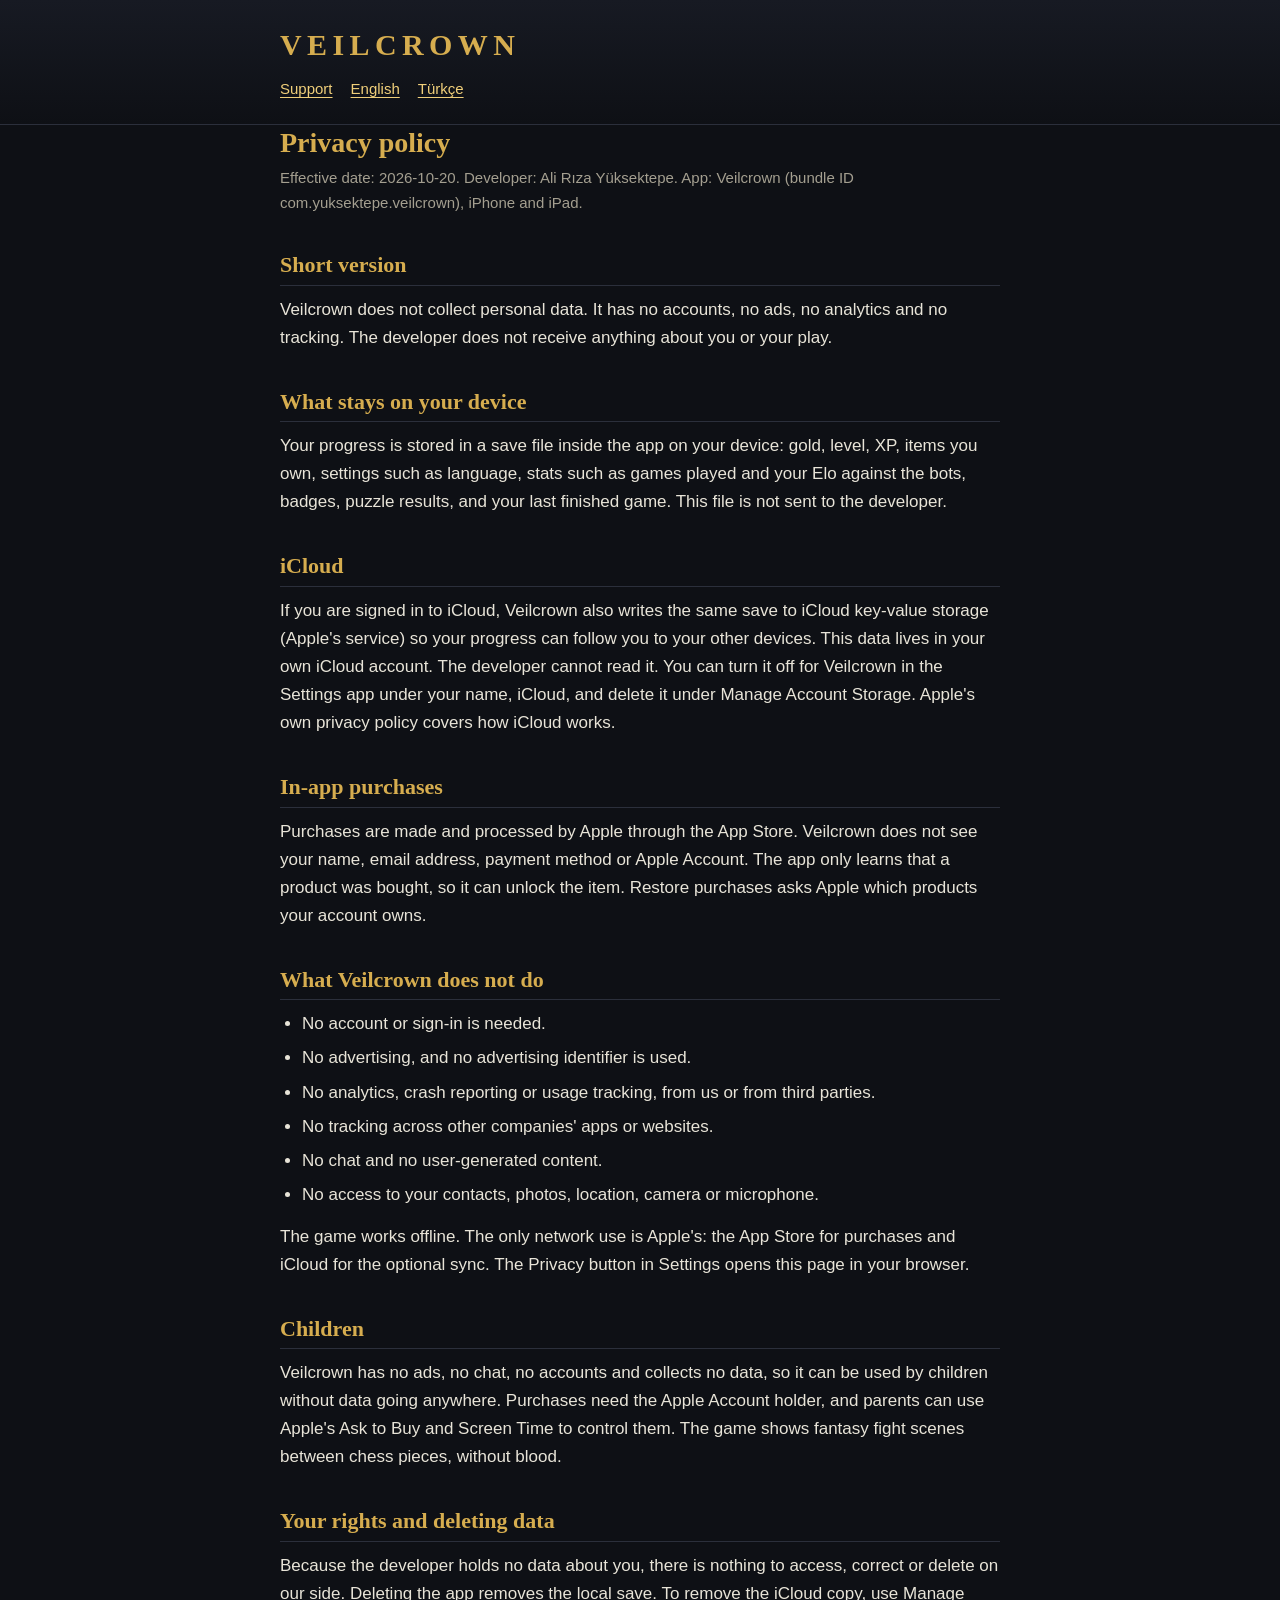
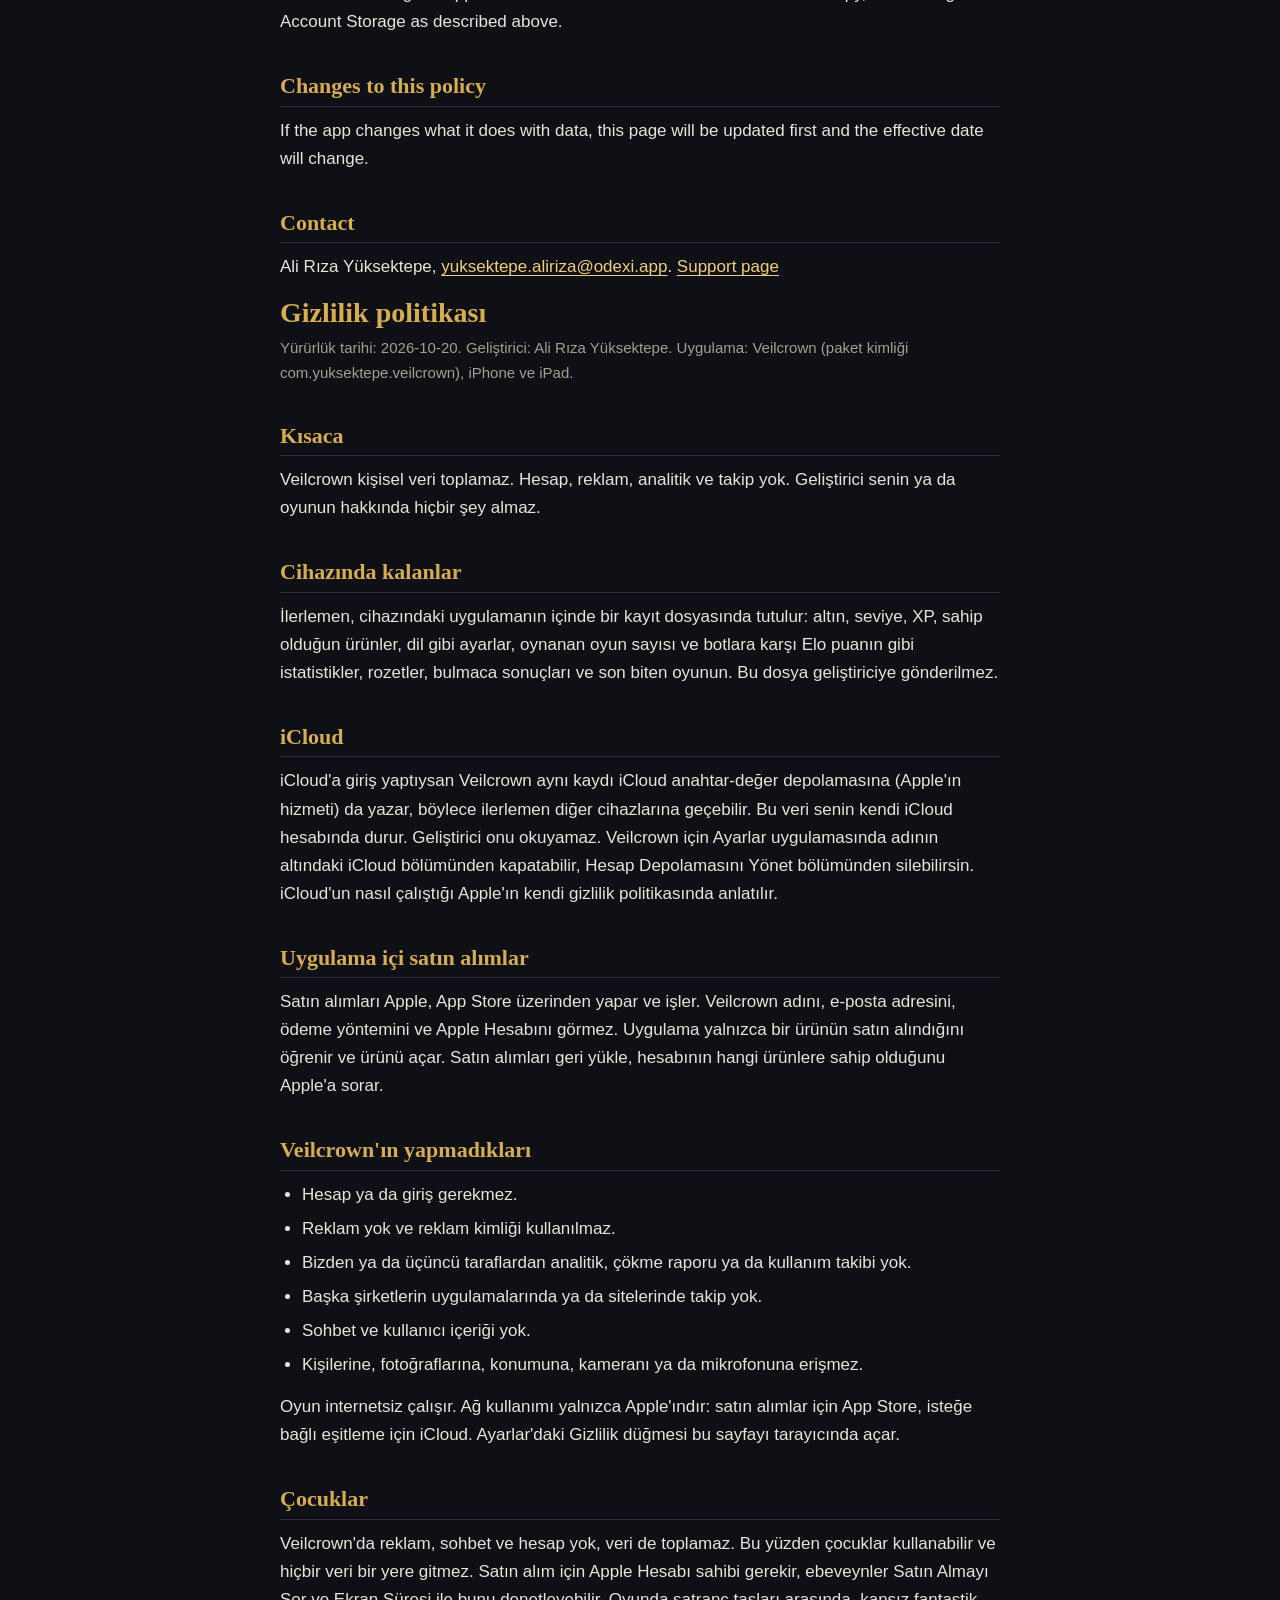
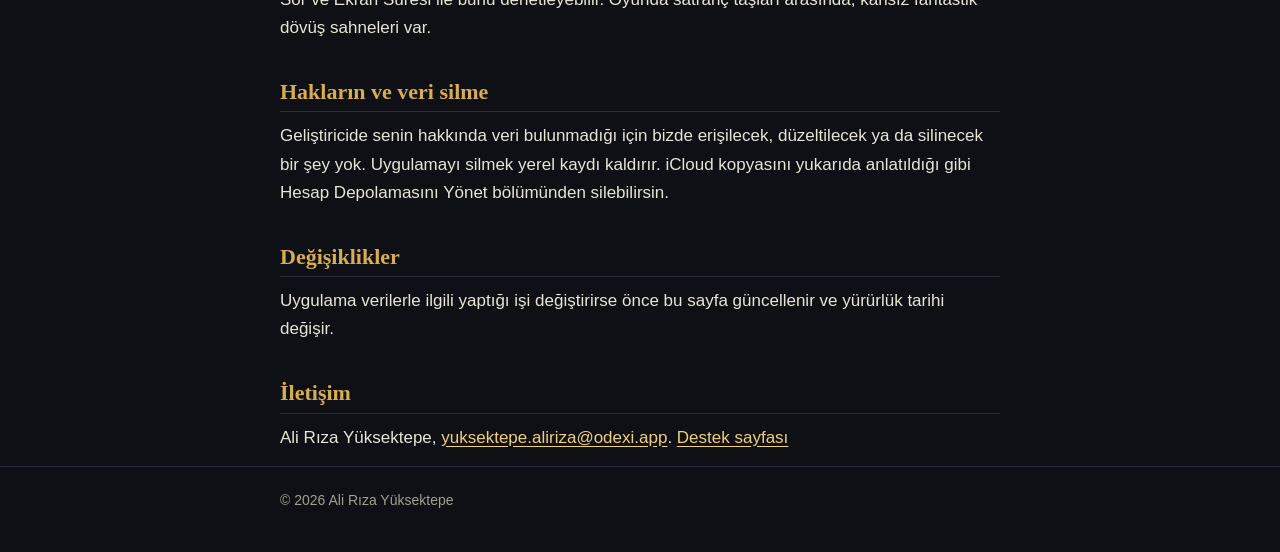
==== privacy/index.html @ f5ffa8c2 "Add Veilcrown support and privacy pages" ====
<!doctype html>
<html lang="en">
<head>
<meta charset="utf-8">
<meta name="viewport" content="width=device-width, initial-scale=1">
<title>Veilcrown Privacy Policy</title>
<meta name="description" content="Privacy policy for Veilcrown. Veilcrown collects no personal data.">
<meta name="color-scheme" content="dark">
<link rel="stylesheet" href="../style.css">
</head>
<body>
<header class="site"><div class="wrap">
<p class="brand">Veilcrown</p>
<nav class="top" aria-label="Pages"><a href="../">Support</a><a href="#en">English</a><a href="#tr">Türkçe</a></nav>
</div></header>
<main class="wrap">

<section id="en" lang="en">
<h1>Privacy policy</h1>
<p class="meta">Effective date: 2026-10-20. Developer: Ali Rıza Yüksektepe. App: Veilcrown (bundle ID com.yuksektepe.veilcrown), iPhone and iPad.</p>

<h2>Short version</h2>
<p>Veilcrown does not collect personal data. It has no accounts, no ads, no analytics and no tracking. The developer does not receive anything about you or your play.</p>

<h2>What stays on your device</h2>
<p>Your progress is stored in a save file inside the app on your device: gold, level, XP, items you own, settings such as language, stats such as games played and your Elo against the bots, badges, puzzle results, and your last finished game. This file is not sent to the developer.</p>

<h2>iCloud</h2>
<p>If you are signed in to iCloud, Veilcrown also writes the same save to iCloud key-value storage (Apple's service) so your progress can follow you to your other devices. This data lives in your own iCloud account. The developer cannot read it. You can turn it off for Veilcrown in the Settings app under your name, iCloud, and delete it under Manage Account Storage. Apple's own privacy policy covers how iCloud works.</p>

<h2>In-app purchases</h2>
<p>Purchases are made and processed by Apple through the App Store. Veilcrown does not see your name, email address, payment method or Apple Account. The app only learns that a product was bought, so it can unlock the item. Restore purchases asks Apple which products your account owns.</p>

<h2>What Veilcrown does not do</h2>
<ul>
<li>No account or sign-in is needed.</li>
<li>No advertising, and no advertising identifier is used.</li>
<li>No analytics, crash reporting or usage tracking, from us or from third parties.</li>
<li>No tracking across other companies' apps or websites.</li>
<li>No chat and no user-generated content.</li>
<li>No access to your contacts, photos, location, camera or microphone.</li>
</ul>
<p>The game works offline. The only network use is Apple's: the App Store for purchases and iCloud for the optional sync. The Privacy button in Settings opens this page in your browser.</p>

<h2>Children</h2>
<p>Veilcrown has no ads, no chat, no accounts and collects no data, so it can be used by children without data going anywhere. Purchases need the Apple Account holder, and parents can use Apple's Ask to Buy and Screen Time to control them. The game shows fantasy fight scenes between chess pieces, without blood.</p>

<h2>Your rights and deleting data</h2>
<p>Because the developer holds no data about you, there is nothing to access, correct or delete on our side. Deleting the app removes the local save. To remove the iCloud copy, use Manage Account Storage as described above.</p>

<h2>Changes to this policy</h2>
<p>If the app changes what it does with data, this page will be updated first and the effective date will change.</p>

<h2>Contact</h2>
<p>Ali Rıza Yüksektepe, <a href="mailto:yuksektepe.aliriza@odexi.app">yuksektepe.aliriza@odexi.app</a>. <a href="../">Support page</a></p>
</section>

<section id="tr" lang="tr">
<h1>Gizlilik politikası</h1>
<p class="meta">Yürürlük tarihi: 2026-10-20. Geliştirici: Ali Rıza Yüksektepe. Uygulama: Veilcrown (paket kimliği com.yuksektepe.veilcrown), iPhone ve iPad.</p>

<h2>Kısaca</h2>
<p>Veilcrown kişisel veri toplamaz. Hesap, reklam, analitik ve takip yok. Geliştirici senin ya da oyunun hakkında hiçbir şey almaz.</p>

<h2>Cihazında kalanlar</h2>
<p>İlerlemen, cihazındaki uygulamanın içinde bir kayıt dosyasında tutulur: altın, seviye, XP, sahip olduğun ürünler, dil gibi ayarlar, oynanan oyun sayısı ve botlara karşı Elo puanın gibi istatistikler, rozetler, bulmaca sonuçları ve son biten oyunun. Bu dosya geliştiriciye gönderilmez.</p>

<h2>iCloud</h2>
<p>iCloud'a giriş yaptıysan Veilcrown aynı kaydı iCloud anahtar-değer depolamasına (Apple'ın hizmeti) da yazar, böylece ilerlemen diğer cihazlarına geçebilir. Bu veri senin kendi iCloud hesabında durur. Geliştirici onu okuyamaz. Veilcrown için Ayarlar uygulamasında adının altındaki iCloud bölümünden kapatabilir, Hesap Depolamasını Yönet bölümünden silebilirsin. iCloud'un nasıl çalıştığı Apple'ın kendi gizlilik politikasında anlatılır.</p>

<h2>Uygulama içi satın alımlar</h2>
<p>Satın alımları Apple, App Store üzerinden yapar ve işler. Veilcrown adını, e-posta adresini, ödeme yöntemini ve Apple Hesabını görmez. Uygulama yalnızca bir ürünün satın alındığını öğrenir ve ürünü açar. Satın alımları geri yükle, hesabının hangi ürünlere sahip olduğunu Apple'a sorar.</p>

<h2>Veilcrown'ın yapmadıkları</h2>
<ul>
<li>Hesap ya da giriş gerekmez.</li>
<li>Reklam yok ve reklam kimliği kullanılmaz.</li>
<li>Bizden ya da üçüncü taraflardan analitik, çökme raporu ya da kullanım takibi yok.</li>
<li>Başka şirketlerin uygulamalarında ya da sitelerinde takip yok.</li>
<li>Sohbet ve kullanıcı içeriği yok.</li>
<li>Kişilerine, fotoğraflarına, konumuna, kameranı ya da mikrofonuna erişmez.</li>
</ul>
<p>Oyun internetsiz çalışır. Ağ kullanımı yalnızca Apple'ındır: satın alımlar için App Store, isteğe bağlı eşitleme için iCloud. Ayarlar'daki Gizlilik düğmesi bu sayfayı tarayıcında açar.</p>

<h2>Çocuklar</h2>
<p>Veilcrown'da reklam, sohbet ve hesap yok, veri de toplamaz. Bu yüzden çocuklar kullanabilir ve hiçbir veri bir yere gitmez. Satın alım için Apple Hesabı sahibi gerekir, ebeveynler Satın Almayı Sor ve Ekran Süresi ile bunu denetleyebilir. Oyunda satranç taşları arasında, kansız fantastik dövüş sahneleri var.</p>

<h2>Hakların ve veri silme</h2>
<p>Geliştiricide senin hakkında veri bulunmadığı için bizde erişilecek, düzeltilecek ya da silinecek bir şey yok. Uygulamayı silmek yerel kaydı kaldırır. iCloud kopyasını yukarıda anlatıldığı gibi Hesap Depolamasını Yönet bölümünden silebilirsin.</p>

<h2>Değişiklikler</h2>
<p>Uygulama verilerle ilgili yaptığı işi değiştirirse önce bu sayfa güncellenir ve yürürlük tarihi değişir.</p>

<h2>İletişim</h2>
<p>Ali Rıza Yüksektepe, <a href="mailto:yuksektepe.aliriza@odexi.app">yuksektepe.aliriza@odexi.app</a>. <a href="../#tr">Destek sayfası</a></p>
</section>

</main>
<footer><div class="wrap">&copy; 2026 Ali Rıza Yüksektepe</div></footer>
</body>
</html>
---- style.css ----
:root{--bg:#0e1015;--panel:#161922;--line:#2b2f3b;--text:#e8e4d8;--muted:#a49f90;--gold:#d6ad4f;--gold-2:#f0cf7a}
*{box-sizing:border-box}
html{-webkit-text-size-adjust:100%}
body{margin:0;background:var(--bg);color:var(--text);font:17px/1.65 -apple-system,BlinkMacSystemFont,"Segoe UI",Roboto,Helvetica,Arial,sans-serif}
.wrap{max-width:760px;margin:0 auto;padding:0 20px}
header.site{border-bottom:1px solid var(--line);padding:28px 0 22px;background:linear-gradient(#171a23,var(--bg))}
.brand{font:700 30px/1.1 Georgia,"Times New Roman",serif;letter-spacing:.18em;text-transform:uppercase;color:var(--gold);margin:0}
.tag{margin:8px 0 0;color:var(--muted)}
nav.top{margin-top:16px;display:flex;gap:18px;flex-wrap:wrap;font-size:15px}
a{color:var(--gold-2);text-underline-offset:3px}
a:hover{color:#fff}
main{padding:30px 0 50px}
h1,h2,h3{font-family:Georgia,"Times New Roman",serif;line-height:1.25;color:var(--gold)}
h1{font-size:28px;margin:0 0 6px}
h2{font-size:22px;margin:36px 0 10px;padding-bottom:6px;border-bottom:1px solid var(--line)}
h3{font-size:18px;margin:24px 0 6px;color:var(--gold-2)}
p,ul{margin:0 0 14px}
ul{padding-left:22px}
li{margin-bottom:6px}
.card{background:var(--panel);border:1px solid var(--line);border-radius:8px;padding:16px 18px;margin:0 0 14px}
.card h3{margin-top:0}
.meta{color:var(--muted);font-size:15px}
.lang{display:flex;gap:12px;margin:10px 0 0}
.lang a{border:1px solid var(--line);border-radius:6px;padding:4px 12px;text-decoration:none;font-size:15px}
footer{border-top:1px solid var(--line);padding:22px 0 40px;color:var(--muted);font-size:14px}
:focus-visible{outline:2px solid var(--gold-2);outline-offset:2px}
@media (max-width:480px){body{font-size:16px}.brand{font-size:24px}}
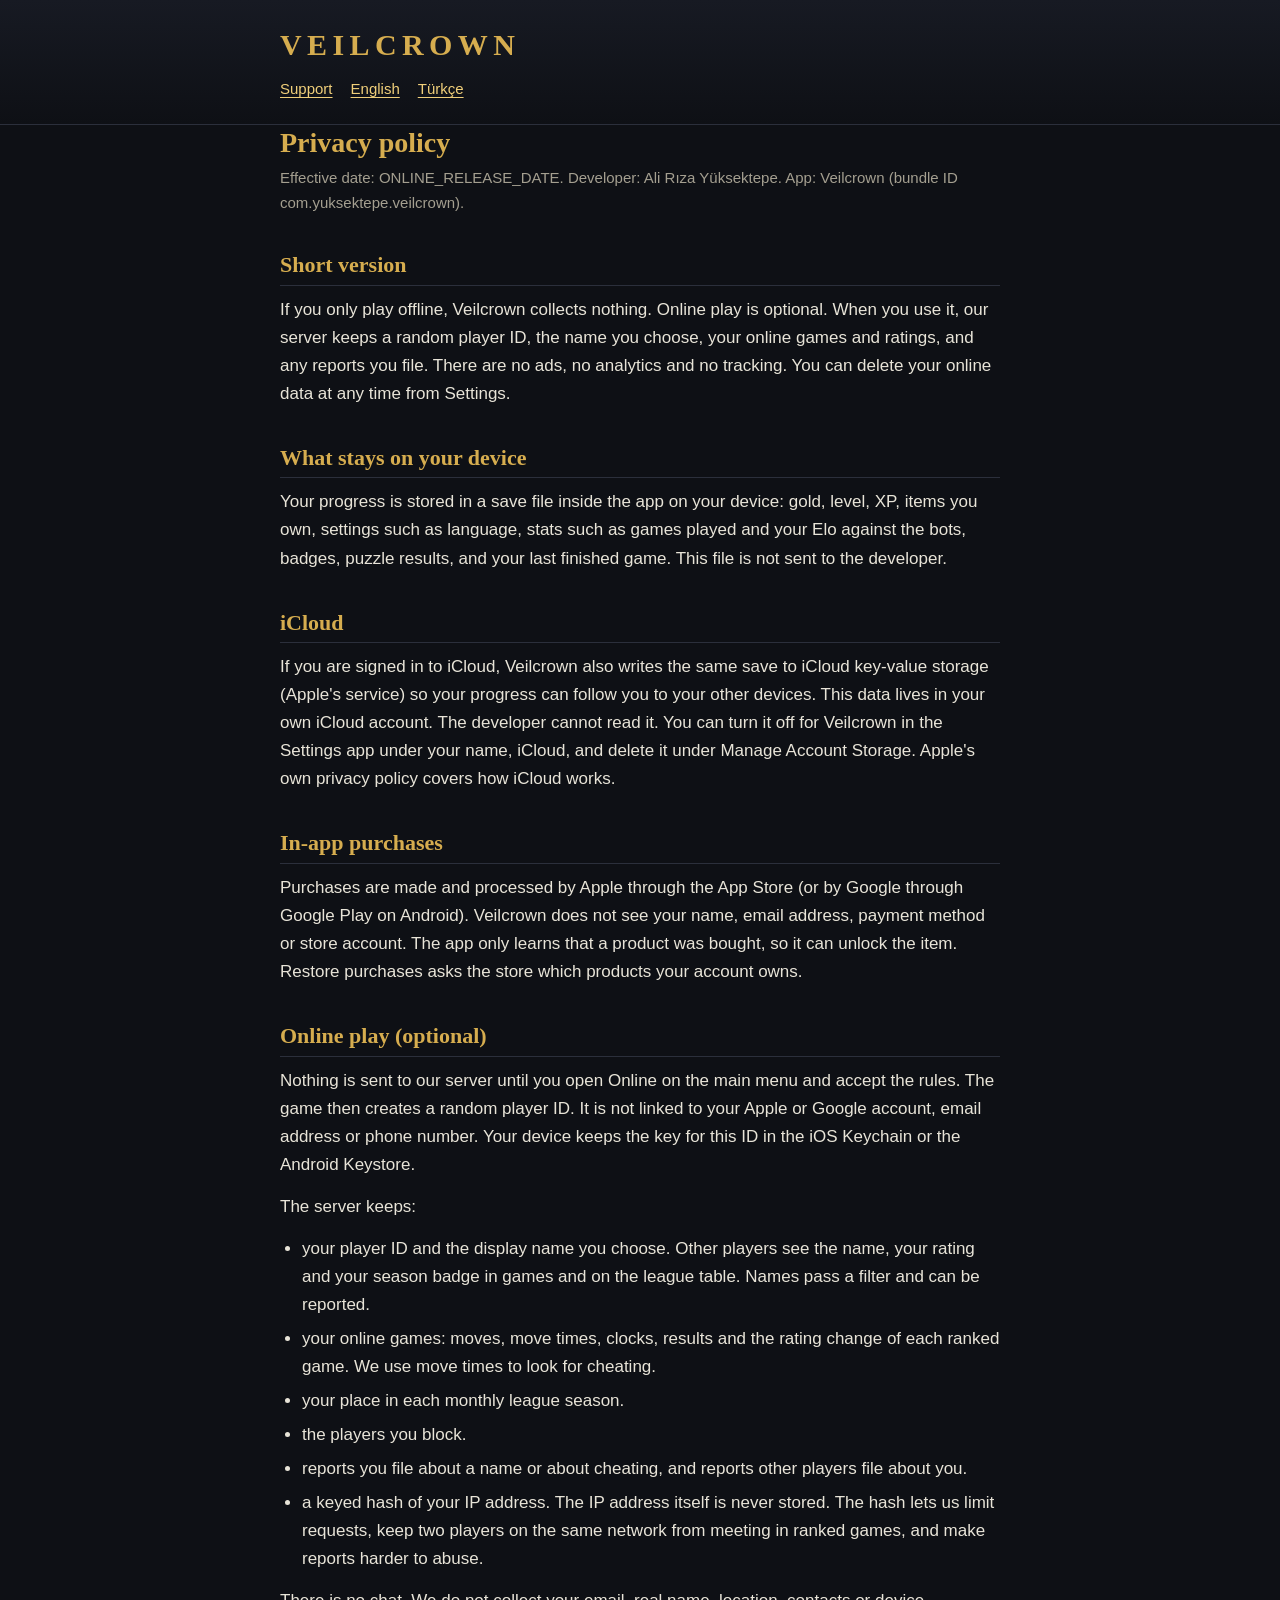
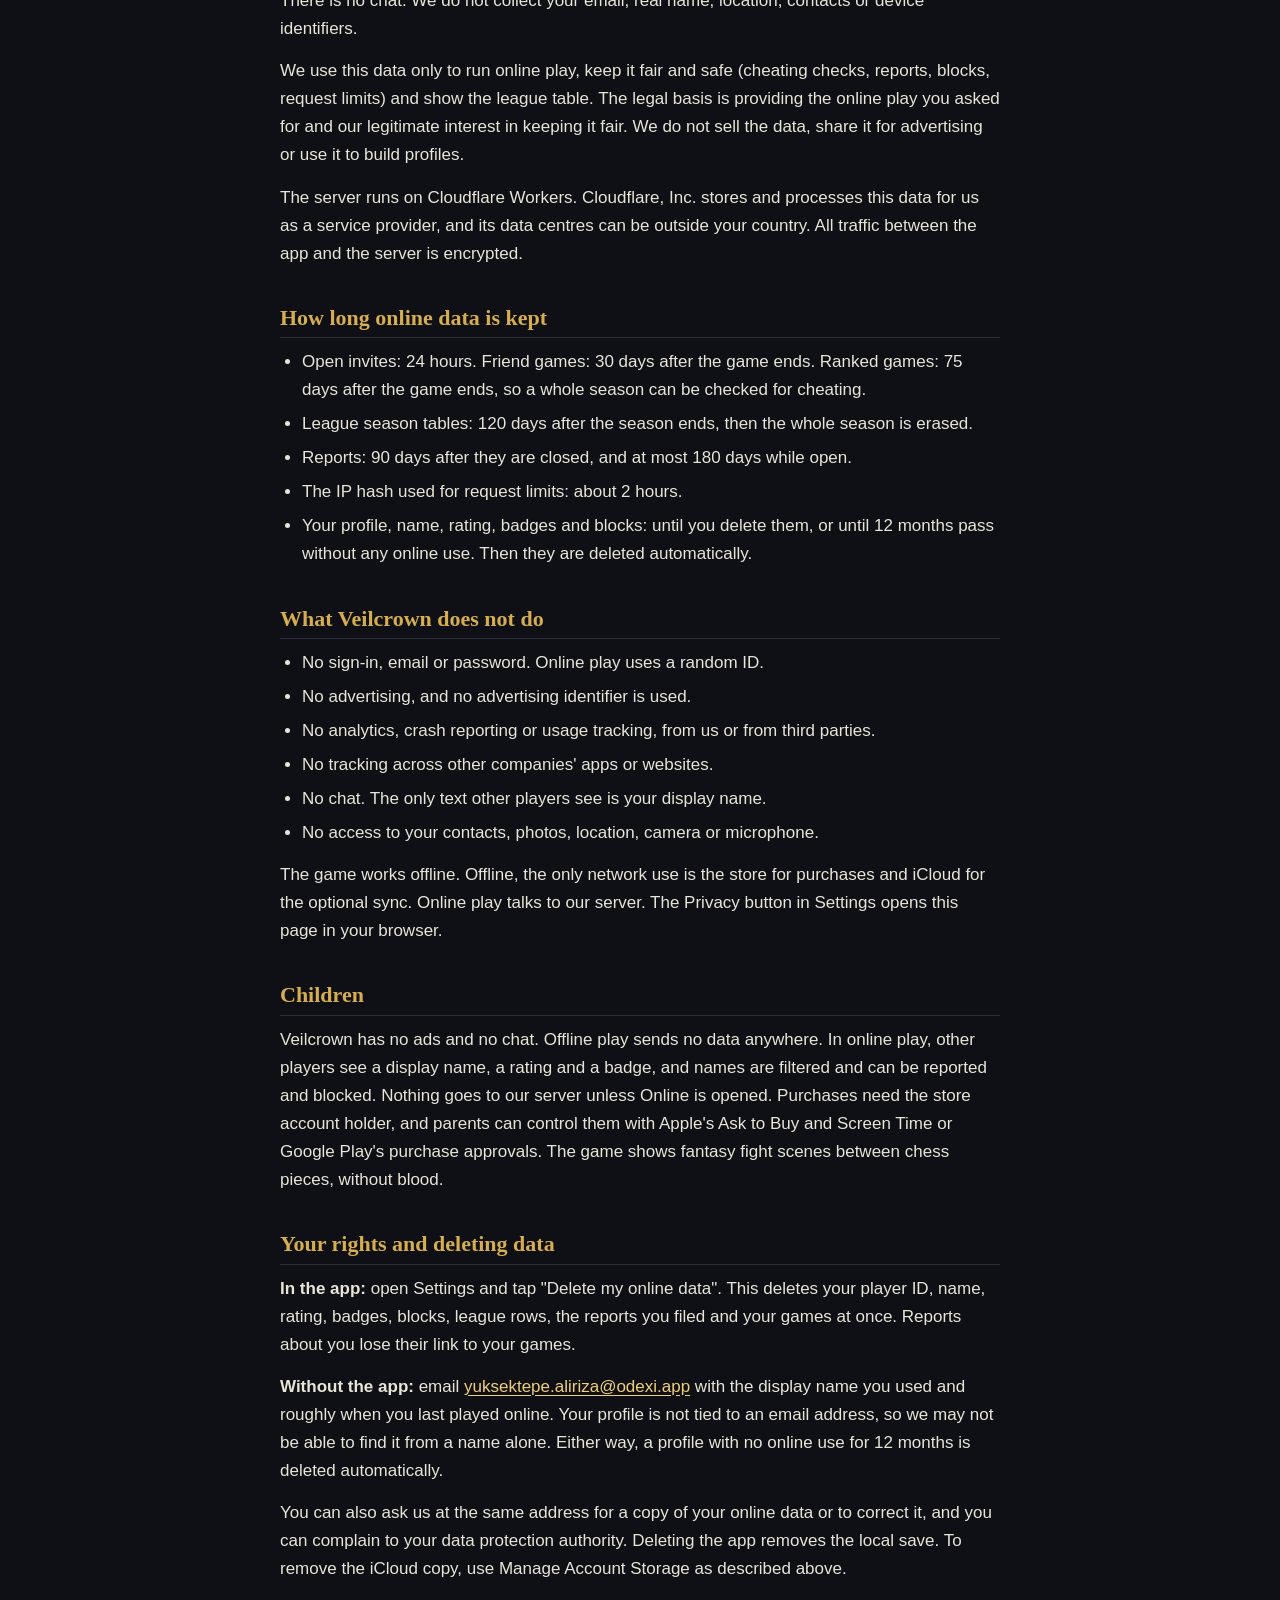
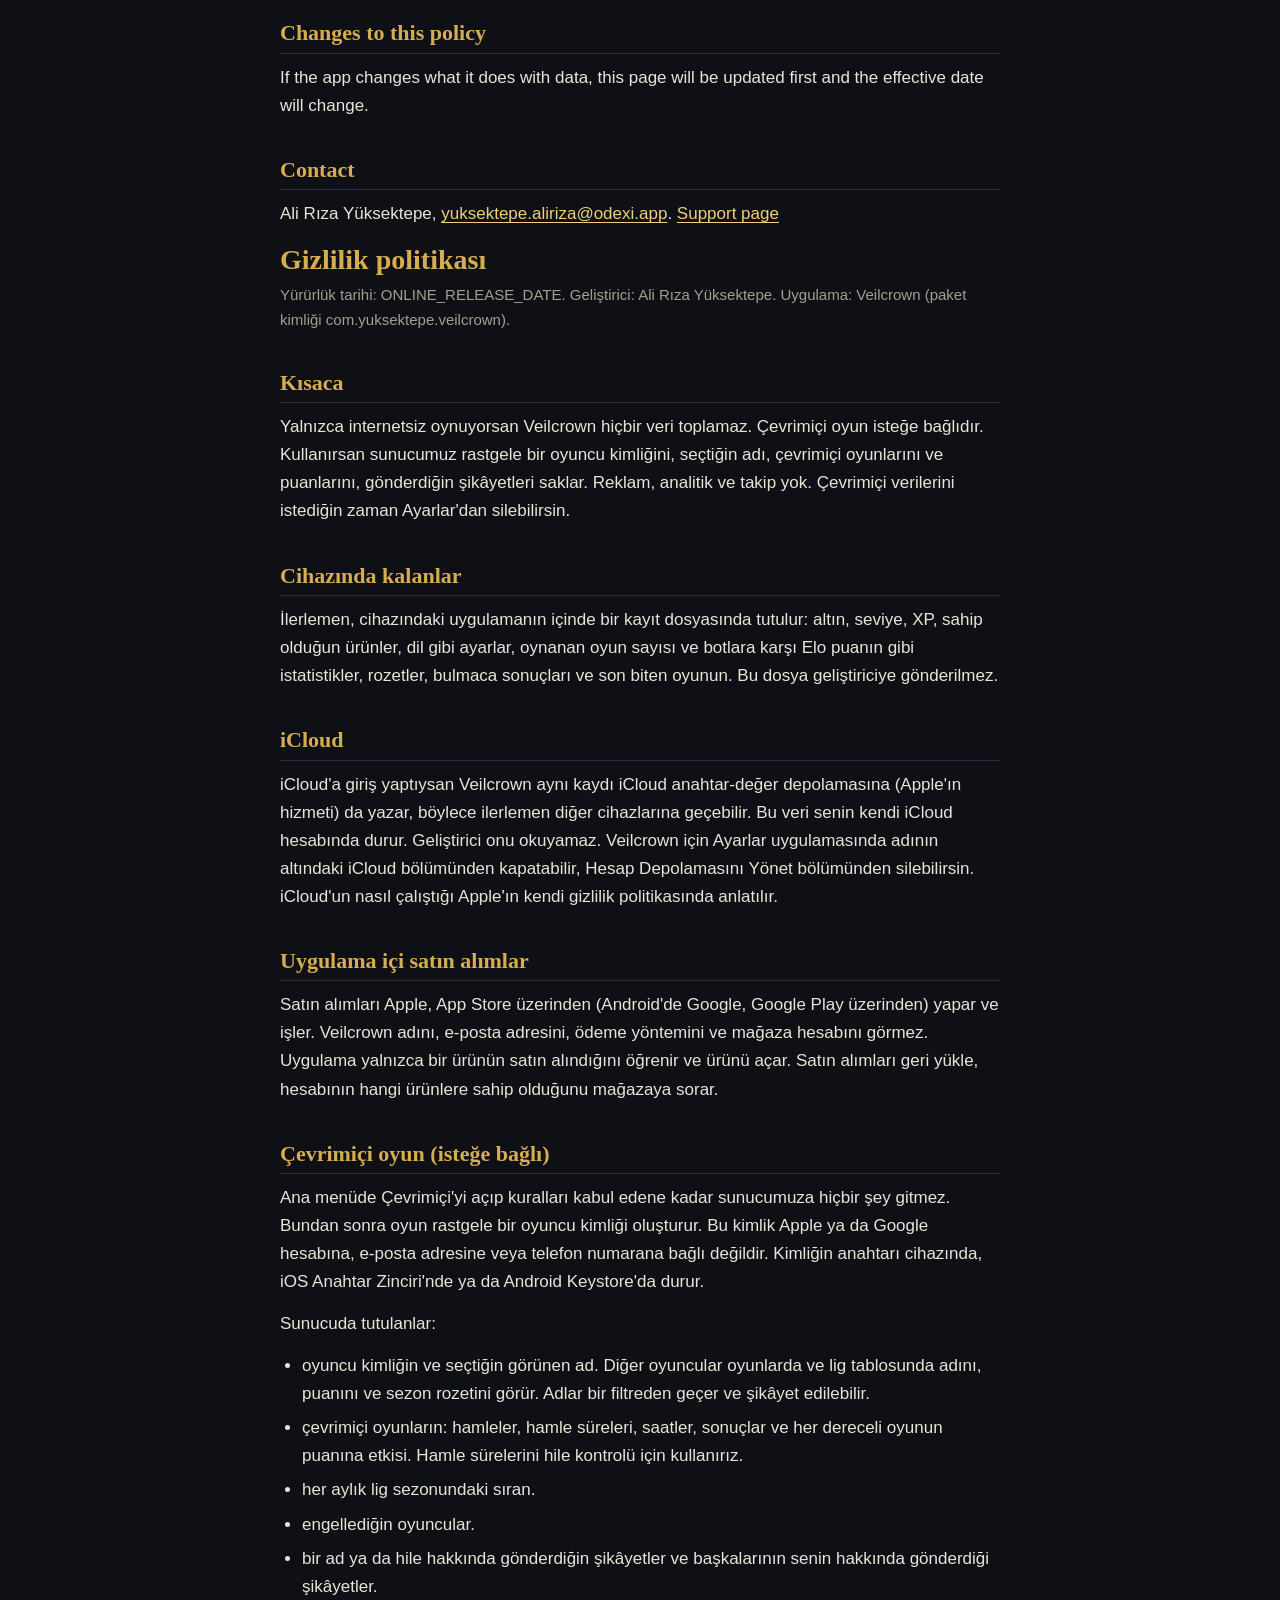
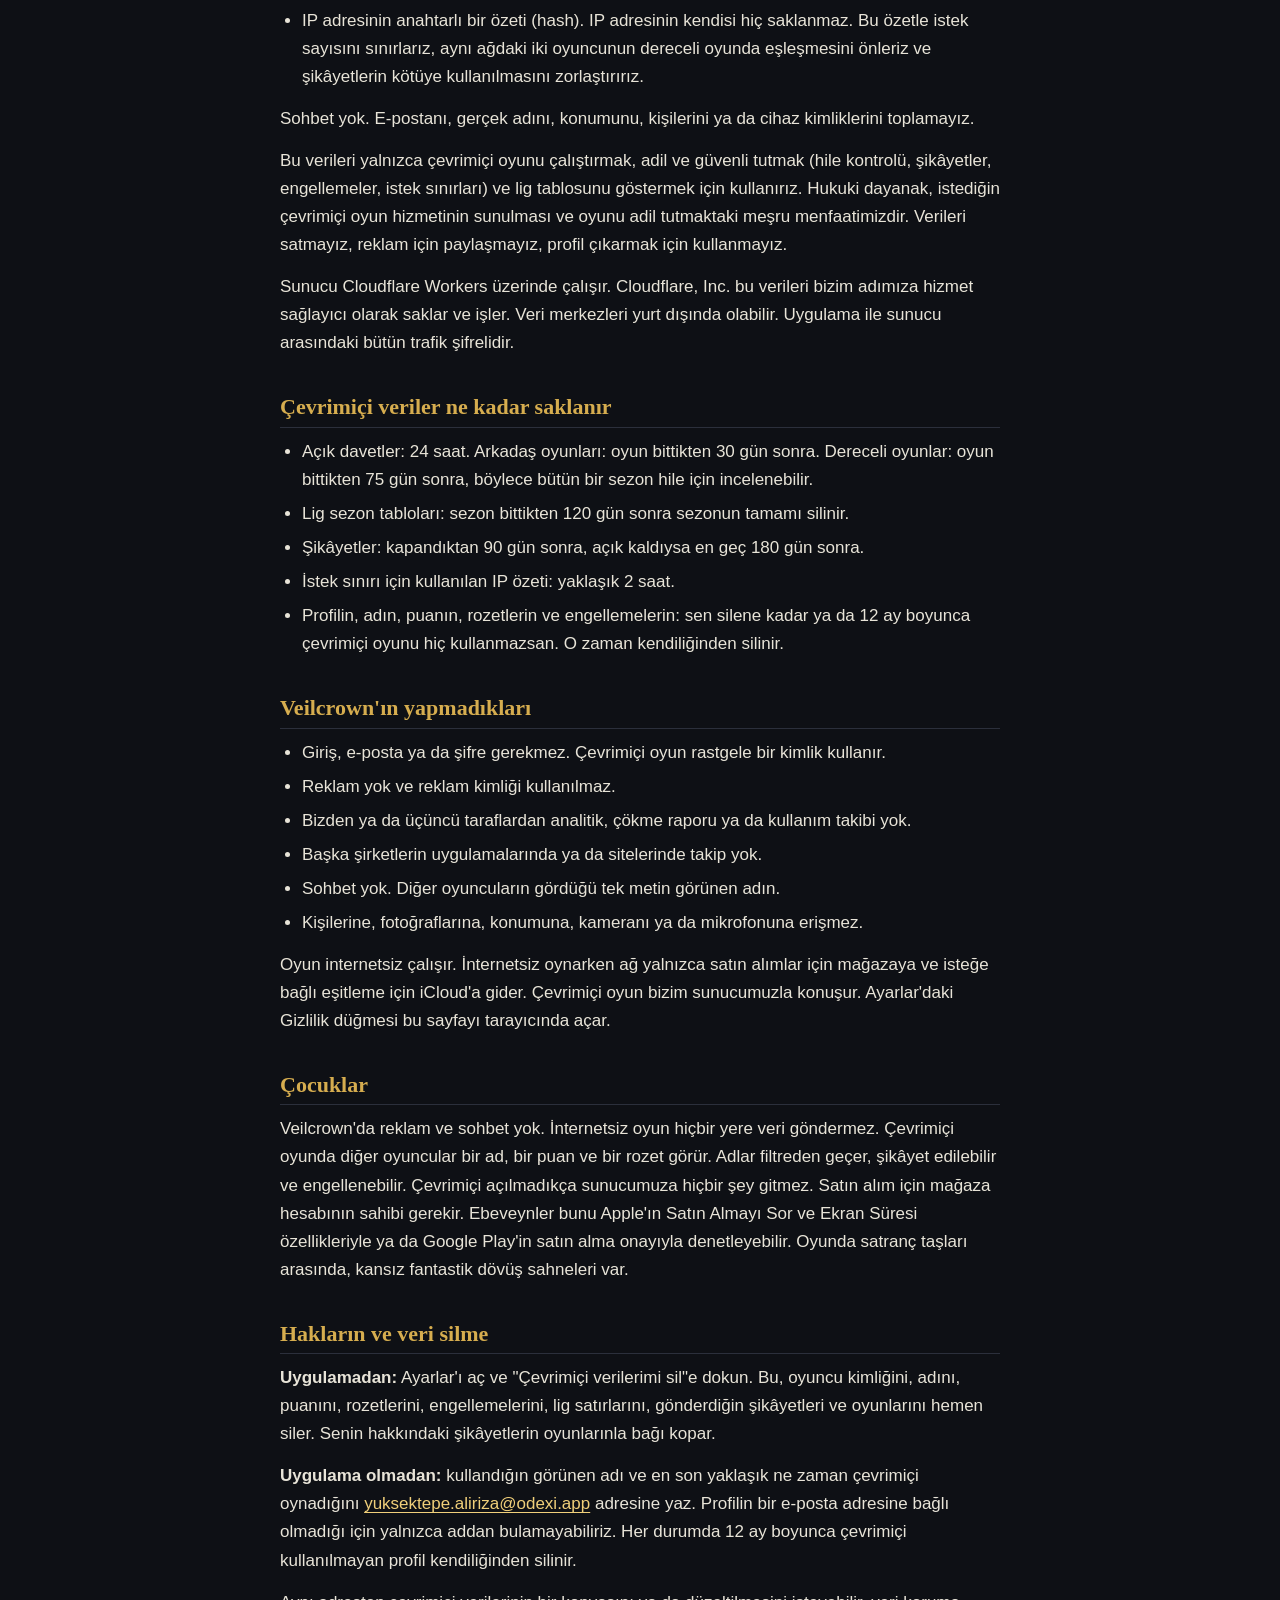
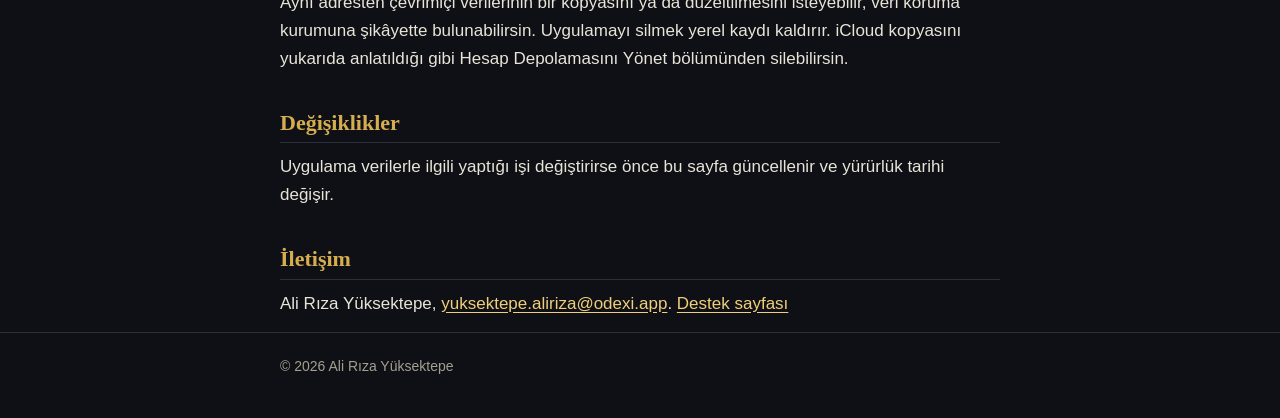
==== commit 0ed2bb3c: "Add the online play sections to the privacy policy Draft for the online release: what the server kee" ====
--- a/privacy/index.html
+++ b/privacy/index.html
@@ -4,7 +4,7 @@
 <meta charset="utf-8">
 <meta name="viewport" content="width=device-width, initial-scale=1">
 <title>Veilcrown Privacy Policy</title>
-<meta name="description" content="Privacy policy for Veilcrown. Veilcrown collects no personal data.">
+<meta name="description" content="Privacy policy for Veilcrown. Offline play collects nothing; optional online play keeps a random player ID, your chosen name and your online games.">
 <meta name="color-scheme" content="dark">
 <link rel="stylesheet" href="../style.css">
 </head>
@@ -17,10 +17,10 @@
 
 <section id="en" lang="en">
 <h1>Privacy policy</h1>
-<p class="meta">Effective date: 2026-10-20. Developer: Ali Rıza Yüksektepe. App: Veilcrown (bundle ID com.yuksektepe.veilcrown), iPhone and iPad.</p>
+<p class="meta">Effective date: ONLINE_RELEASE_DATE. Developer: Ali Rıza Yüksektepe. App: Veilcrown (bundle ID com.yuksektepe.veilcrown).</p>
 
 <h2>Short version</h2>
-<p>Veilcrown does not collect personal data. It has no accounts, no ads, no analytics and no tracking. The developer does not receive anything about you or your play.</p>
+<p>If you only play offline, Veilcrown collects nothing. Online play is optional. When you use it, our server keeps a random player ID, the name you choose, your online games and ratings, and any reports you file. There are no ads, no analytics and no tracking. You can delete your online data at any time from Settings.</p>
 
 <h2>What stays on your device</h2>
 <p>Your progress is stored in a save file inside the app on your device: gold, level, XP, items you own, settings such as language, stats such as games played and your Elo against the bots, badges, puzzle results, and your last finished game. This file is not sent to the developer.</p>
@@ -29,24 +29,50 @@
 <p>If you are signed in to iCloud, Veilcrown also writes the same save to iCloud key-value storage (Apple's service) so your progress can follow you to your other devices. This data lives in your own iCloud account. The developer cannot read it. You can turn it off for Veilcrown in the Settings app under your name, iCloud, and delete it under Manage Account Storage. Apple's own privacy policy covers how iCloud works.</p>
 
 <h2>In-app purchases</h2>
-<p>Purchases are made and processed by Apple through the App Store. Veilcrown does not see your name, email address, payment method or Apple Account. The app only learns that a product was bought, so it can unlock the item. Restore purchases asks Apple which products your account owns.</p>
+<p>Purchases are made and processed by Apple through the App Store (or by Google through Google Play on Android). Veilcrown does not see your name, email address, payment method or store account. The app only learns that a product was bought, so it can unlock the item. Restore purchases asks the store which products your account owns.</p>
+
+<h2 id="online">Online play (optional)</h2>
+<p>Nothing is sent to our server until you open Online on the main menu and accept the rules. The game then creates a random player ID. It is not linked to your Apple or Google account, email address or phone number. Your device keeps the key for this ID in the iOS Keychain or the Android Keystore.</p>
+<p>The server keeps:</p>
+<ul>
+<li>your player ID and the display name you choose. Other players see the name, your rating and your season badge in games and on the league table. Names pass a filter and can be reported.</li>
+<li>your online games: moves, move times, clocks, results and the rating change of each ranked game. We use move times to look for cheating.</li>
+<li>your place in each monthly league season.</li>
+<li>the players you block.</li>
+<li>reports you file about a name or about cheating, and reports other players file about you.</li>
+<li>a keyed hash of your IP address. The IP address itself is never stored. The hash lets us limit requests, keep two players on the same network from meeting in ranked games, and make reports harder to abuse.</li>
+</ul>
+<p>There is no chat. We do not collect your email, real name, location, contacts or device identifiers.</p>
+<p>We use this data only to run online play, keep it fair and safe (cheating checks, reports, blocks, request limits) and show the league table. The legal basis is providing the online play you asked for and our legitimate interest in keeping it fair. We do not sell the data, share it for advertising or use it to build profiles.</p>
+<p>The server runs on Cloudflare Workers. Cloudflare, Inc. stores and processes this data for us as a service provider, and its data centres can be outside your country. All traffic between the app and the server is encrypted.</p>
+
+<h2>How long online data is kept</h2>
+<ul>
+<li>Open invites: 24 hours. Friend games: 30 days after the game ends. Ranked games: 75 days after the game ends, so a whole season can be checked for cheating.</li>
+<li>League season tables: 120 days after the season ends, then the whole season is erased.</li>
+<li>Reports: 90 days after they are closed, and at most 180 days while open.</li>
+<li>The IP hash used for request limits: about 2 hours.</li>
+<li>Your profile, name, rating, badges and blocks: until you delete them, or until 12 months pass without any online use. Then they are deleted automatically.</li>
+</ul>
 
 <h2>What Veilcrown does not do</h2>
 <ul>
-<li>No account or sign-in is needed.</li>
+<li>No sign-in, email or password. Online play uses a random ID.</li>
 <li>No advertising, and no advertising identifier is used.</li>
 <li>No analytics, crash reporting or usage tracking, from us or from third parties.</li>
 <li>No tracking across other companies' apps or websites.</li>
-<li>No chat and no user-generated content.</li>
+<li>No chat. The only text other players see is your display name.</li>
 <li>No access to your contacts, photos, location, camera or microphone.</li>
 </ul>
-<p>The game works offline. The only network use is Apple's: the App Store for purchases and iCloud for the optional sync. The Privacy button in Settings opens this page in your browser.</p>
+<p>The game works offline. Offline, the only network use is the store for purchases and iCloud for the optional sync. Online play talks to our server. The Privacy button in Settings opens this page in your browser.</p>
 
 <h2>Children</h2>
-<p>Veilcrown has no ads, no chat, no accounts and collects no data, so it can be used by children without data going anywhere. Purchases need the Apple Account holder, and parents can use Apple's Ask to Buy and Screen Time to control them. The game shows fantasy fight scenes between chess pieces, without blood.</p>
+<p>Veilcrown has no ads and no chat. Offline play sends no data anywhere. In online play, other players see a display name, a rating and a badge, and names are filtered and can be reported and blocked. Nothing goes to our server unless Online is opened. Purchases need the store account holder, and parents can control them with Apple's Ask to Buy and Screen Time or Google Play's purchase approvals. The game shows fantasy fight scenes between chess pieces, without blood.</p>
 
-<h2>Your rights and deleting data</h2>
-<p>Because the developer holds no data about you, there is nothing to access, correct or delete on our side. Deleting the app removes the local save. To remove the iCloud copy, use Manage Account Storage as described above.</p>
+<h2 id="delete">Your rights and deleting data</h2>
+<p><strong>In the app:</strong> open Settings and tap "Delete my online data". This deletes your player ID, name, rating, badges, blocks, league rows, the reports you filed and your games at once. Reports about you lose their link to your games.</p>
+<p><strong>Without the app:</strong> email <a href="mailto:yuksektepe.aliriza@odexi.app?subject=Veilcrown%20data%20deletion">yuksektepe.aliriza@odexi.app</a> with the display name you used and roughly when you last played online. Your profile is not tied to an email address, so we may not be able to find it from a name alone. Either way, a profile with no online use for 12 months is deleted automatically.</p>
+<p>You can also ask us at the same address for a copy of your online data or to correct it, and you can complain to your data protection authority. Deleting the app removes the local save. To remove the iCloud copy, use Manage Account Storage as described above.</p>
 
 <h2>Changes to this policy</h2>
 <p>If the app changes what it does with data, this page will be updated first and the effective date will change.</p>
@@ -57,10 +83,10 @@
 
 <section id="tr" lang="tr">
 <h1>Gizlilik politikası</h1>
-<p class="meta">Yürürlük tarihi: 2026-10-20. Geliştirici: Ali Rıza Yüksektepe. Uygulama: Veilcrown (paket kimliği com.yuksektepe.veilcrown), iPhone ve iPad.</p>
+<p class="meta">Yürürlük tarihi: ONLINE_RELEASE_DATE. Geliştirici: Ali Rıza Yüksektepe. Uygulama: Veilcrown (paket kimliği com.yuksektepe.veilcrown).</p>
 
 <h2>Kısaca</h2>
-<p>Veilcrown kişisel veri toplamaz. Hesap, reklam, analitik ve takip yok. Geliştirici senin ya da oyunun hakkında hiçbir şey almaz.</p>
+<p>Yalnızca internetsiz oynuyorsan Veilcrown hiçbir veri toplamaz. Çevrimiçi oyun isteğe bağlıdır. Kullanırsan sunucumuz rastgele bir oyuncu kimliğini, seçtiğin adı, çevrimiçi oyunlarını ve puanlarını, gönderdiğin şikâyetleri saklar. Reklam, analitik ve takip yok. Çevrimiçi verilerini istediğin zaman Ayarlar'dan silebilirsin.</p>
 
 <h2>Cihazında kalanlar</h2>
 <p>İlerlemen, cihazındaki uygulamanın içinde bir kayıt dosyasında tutulur: altın, seviye, XP, sahip olduğun ürünler, dil gibi ayarlar, oynanan oyun sayısı ve botlara karşı Elo puanın gibi istatistikler, rozetler, bulmaca sonuçları ve son biten oyunun. Bu dosya geliştiriciye gönderilmez.</p>
@@ -69,24 +95,50 @@
 <p>iCloud'a giriş yaptıysan Veilcrown aynı kaydı iCloud anahtar-değer depolamasına (Apple'ın hizmeti) da yazar, böylece ilerlemen diğer cihazlarına geçebilir. Bu veri senin kendi iCloud hesabında durur. Geliştirici onu okuyamaz. Veilcrown için Ayarlar uygulamasında adının altındaki iCloud bölümünden kapatabilir, Hesap Depolamasını Yönet bölümünden silebilirsin. iCloud'un nasıl çalıştığı Apple'ın kendi gizlilik politikasında anlatılır.</p>
 
 <h2>Uygulama içi satın alımlar</h2>
-<p>Satın alımları Apple, App Store üzerinden yapar ve işler. Veilcrown adını, e-posta adresini, ödeme yöntemini ve Apple Hesabını görmez. Uygulama yalnızca bir ürünün satın alındığını öğrenir ve ürünü açar. Satın alımları geri yükle, hesabının hangi ürünlere sahip olduğunu Apple'a sorar.</p>
+<p>Satın alımları Apple, App Store üzerinden (Android'de Google, Google Play üzerinden) yapar ve işler. Veilcrown adını, e-posta adresini, ödeme yöntemini ve mağaza hesabını görmez. Uygulama yalnızca bir ürünün satın alındığını öğrenir ve ürünü açar. Satın alımları geri yükle, hesabının hangi ürünlere sahip olduğunu mağazaya sorar.</p>
+
+<h2 id="cevrimici">Çevrimiçi oyun (isteğe bağlı)</h2>
+<p>Ana menüde Çevrimiçi'yi açıp kuralları kabul edene kadar sunucumuza hiçbir şey gitmez. Bundan sonra oyun rastgele bir oyuncu kimliği oluşturur. Bu kimlik Apple ya da Google hesabına, e-posta adresine veya telefon numarana bağlı değildir. Kimliğin anahtarı cihazında, iOS Anahtar Zinciri'nde ya da Android Keystore'da durur.</p>
+<p>Sunucuda tutulanlar:</p>
+<ul>
+<li>oyuncu kimliğin ve seçtiğin görünen ad. Diğer oyuncular oyunlarda ve lig tablosunda adını, puanını ve sezon rozetini görür. Adlar bir filtreden geçer ve şikâyet edilebilir.</li>
+<li>çevrimiçi oyunların: hamleler, hamle süreleri, saatler, sonuçlar ve her dereceli oyunun puanına etkisi. Hamle sürelerini hile kontrolü için kullanırız.</li>
+<li>her aylık lig sezonundaki sıran.</li>
+<li>engellediğin oyuncular.</li>
+<li>bir ad ya da hile hakkında gönderdiğin şikâyetler ve başkalarının senin hakkında gönderdiği şikâyetler.</li>
+<li>IP adresinin anahtarlı bir özeti (hash). IP adresinin kendisi hiç saklanmaz. Bu özetle istek sayısını sınırlarız, aynı ağdaki iki oyuncunun dereceli oyunda eşleşmesini önleriz ve şikâyetlerin kötüye kullanılmasını zorlaştırırız.</li>
+</ul>
+<p>Sohbet yok. E-postanı, gerçek adını, konumunu, kişilerini ya da cihaz kimliklerini toplamayız.</p>
+<p>Bu verileri yalnızca çevrimiçi oyunu çalıştırmak, adil ve güvenli tutmak (hile kontrolü, şikâyetler, engellemeler, istek sınırları) ve lig tablosunu göstermek için kullanırız. Hukuki dayanak, istediğin çevrimiçi oyun hizmetinin sunulması ve oyunu adil tutmaktaki meşru menfaatimizdir. Verileri satmayız, reklam için paylaşmayız, profil çıkarmak için kullanmayız.</p>
+<p>Sunucu Cloudflare Workers üzerinde çalışır. Cloudflare, Inc. bu verileri bizim adımıza hizmet sağlayıcı olarak saklar ve işler. Veri merkezleri yurt dışında olabilir. Uygulama ile sunucu arasındaki bütün trafik şifrelidir.</p>
+
+<h2>Çevrimiçi veriler ne kadar saklanır</h2>
+<ul>
+<li>Açık davetler: 24 saat. Arkadaş oyunları: oyun bittikten 30 gün sonra. Dereceli oyunlar: oyun bittikten 75 gün sonra, böylece bütün bir sezon hile için incelenebilir.</li>
+<li>Lig sezon tabloları: sezon bittikten 120 gün sonra sezonun tamamı silinir.</li>
+<li>Şikâyetler: kapandıktan 90 gün sonra, açık kaldıysa en geç 180 gün sonra.</li>
+<li>İstek sınırı için kullanılan IP özeti: yaklaşık 2 saat.</li>
+<li>Profilin, adın, puanın, rozetlerin ve engellemelerin: sen silene kadar ya da 12 ay boyunca çevrimiçi oyunu hiç kullanmazsan. O zaman kendiliğinden silinir.</li>
+</ul>
 
 <h2>Veilcrown'ın yapmadıkları</h2>
 <ul>
-<li>Hesap ya da giriş gerekmez.</li>
+<li>Giriş, e-posta ya da şifre gerekmez. Çevrimiçi oyun rastgele bir kimlik kullanır.</li>
 <li>Reklam yok ve reklam kimliği kullanılmaz.</li>
 <li>Bizden ya da üçüncü taraflardan analitik, çökme raporu ya da kullanım takibi yok.</li>
 <li>Başka şirketlerin uygulamalarında ya da sitelerinde takip yok.</li>
-<li>Sohbet ve kullanıcı içeriği yok.</li>
+<li>Sohbet yok. Diğer oyuncuların gördüğü tek metin görünen adın.</li>
 <li>Kişilerine, fotoğraflarına, konumuna, kameranı ya da mikrofonuna erişmez.</li>
 </ul>
-<p>Oyun internetsiz çalışır. Ağ kullanımı yalnızca Apple'ındır: satın alımlar için App Store, isteğe bağlı eşitleme için iCloud. Ayarlar'daki Gizlilik düğmesi bu sayfayı tarayıcında açar.</p>
+<p>Oyun internetsiz çalışır. İnternetsiz oynarken ağ yalnızca satın alımlar için mağazaya ve isteğe bağlı eşitleme için iCloud'a gider. Çevrimiçi oyun bizim sunucumuzla konuşur. Ayarlar'daki Gizlilik düğmesi bu sayfayı tarayıcında açar.</p>
 
 <h2>Çocuklar</h2>
-<p>Veilcrown'da reklam, sohbet ve hesap yok, veri de toplamaz. Bu yüzden çocuklar kullanabilir ve hiçbir veri bir yere gitmez. Satın alım için Apple Hesabı sahibi gerekir, ebeveynler Satın Almayı Sor ve Ekran Süresi ile bunu denetleyebilir. Oyunda satranç taşları arasında, kansız fantastik dövüş sahneleri var.</p>
+<p>Veilcrown'da reklam ve sohbet yok. İnternetsiz oyun hiçbir yere veri göndermez. Çevrimiçi oyunda diğer oyuncular bir ad, bir puan ve bir rozet görür. Adlar filtreden geçer, şikâyet edilebilir ve engellenebilir. Çevrimiçi açılmadıkça sunucumuza hiçbir şey gitmez. Satın alım için mağaza hesabının sahibi gerekir. Ebeveynler bunu Apple'ın Satın Almayı Sor ve Ekran Süresi özellikleriyle ya da Google Play'in satın alma onayıyla denetleyebilir. Oyunda satranç taşları arasında, kansız fantastik dövüş sahneleri var.</p>
 
-<h2>Hakların ve veri silme</h2>
-<p>Geliştiricide senin hakkında veri bulunmadığı için bizde erişilecek, düzeltilecek ya da silinecek bir şey yok. Uygulamayı silmek yerel kaydı kaldırır. iCloud kopyasını yukarıda anlatıldığı gibi Hesap Depolamasını Yönet bölümünden silebilirsin.</p>
+<h2 id="sil">Hakların ve veri silme</h2>
+<p><strong>Uygulamadan:</strong> Ayarlar'ı aç ve "Çevrimiçi verilerimi sil"e dokun. Bu, oyuncu kimliğini, adını, puanını, rozetlerini, engellemelerini, lig satırlarını, gönderdiğin şikâyetleri ve oyunlarını hemen siler. Senin hakkındaki şikâyetlerin oyunlarınla bağı kopar.</p>
+<p><strong>Uygulama olmadan:</strong> kullandığın görünen adı ve en son yaklaşık ne zaman çevrimiçi oynadığını <a href="mailto:yuksektepe.aliriza@odexi.app?subject=Veilcrown%20veri%20silme">yuksektepe.aliriza@odexi.app</a> adresine yaz. Profilin bir e-posta adresine bağlı olmadığı için yalnızca addan bulamayabiliriz. Her durumda 12 ay boyunca çevrimiçi kullanılmayan profil kendiliğinden silinir.</p>
+<p>Aynı adresten çevrimiçi verilerinin bir kopyasını ya da düzeltilmesini isteyebilir, veri koruma kurumuna şikâyette bulunabilirsin. Uygulamayı silmek yerel kaydı kaldırır. iCloud kopyasını yukarıda anlatıldığı gibi Hesap Depolamasını Yönet bölümünden silebilirsin.</p>
 
 <h2>Değişiklikler</h2>
 <p>Uygulama verilerle ilgili yaptığı işi değiştirirse önce bu sayfa güncellenir ve yürürlük tarihi değişir.</p>
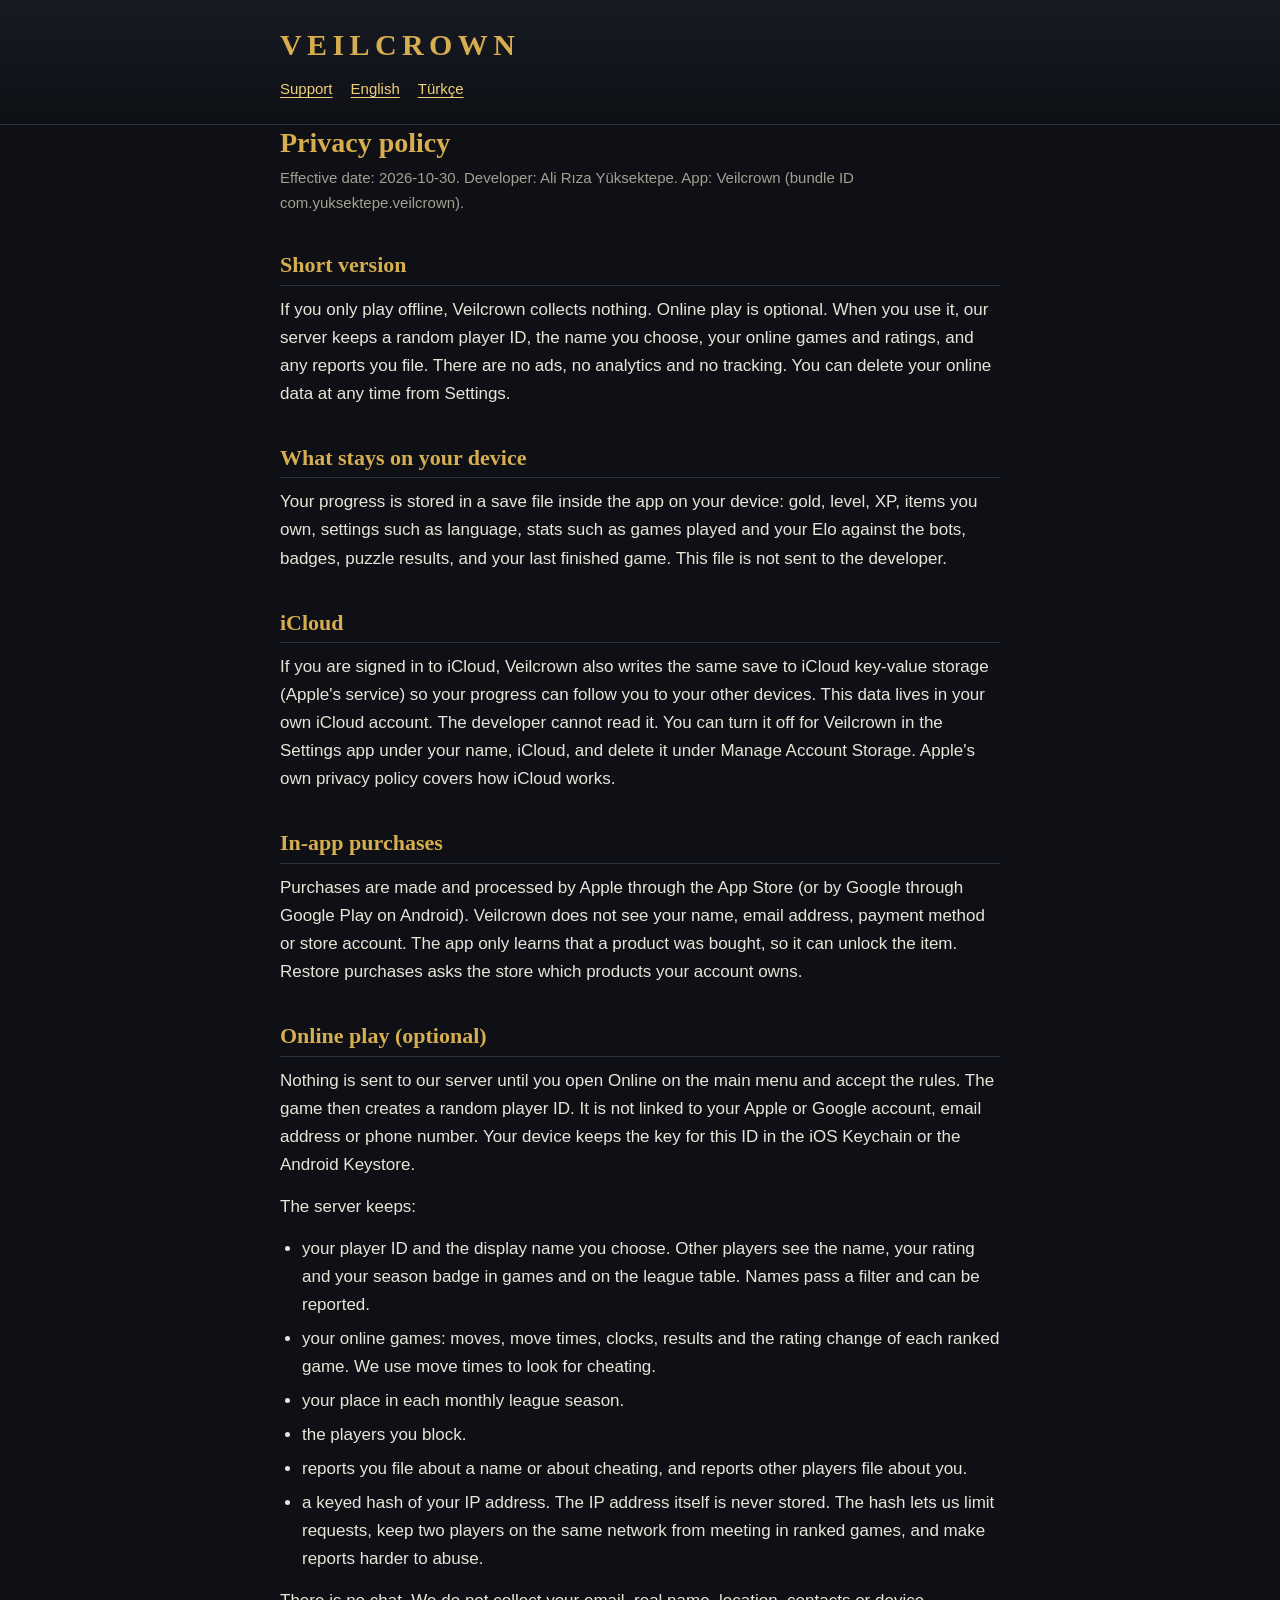
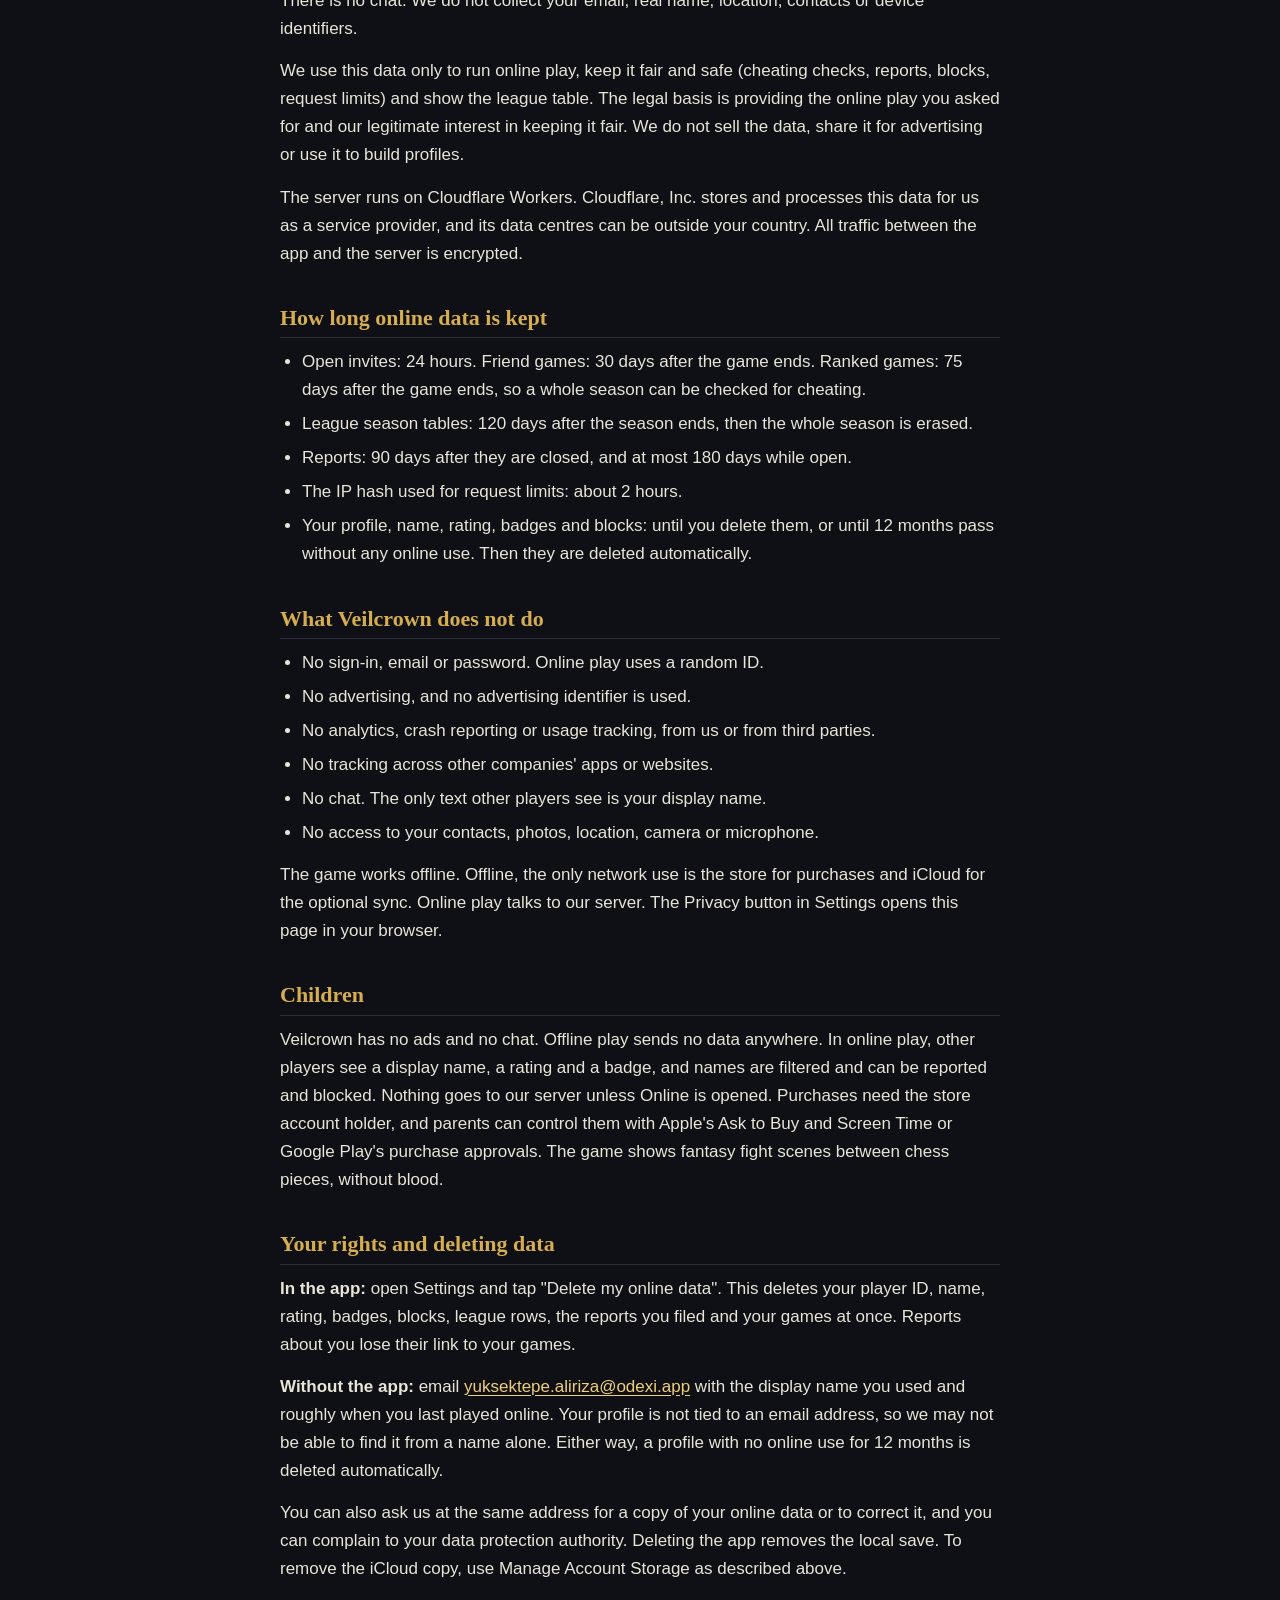
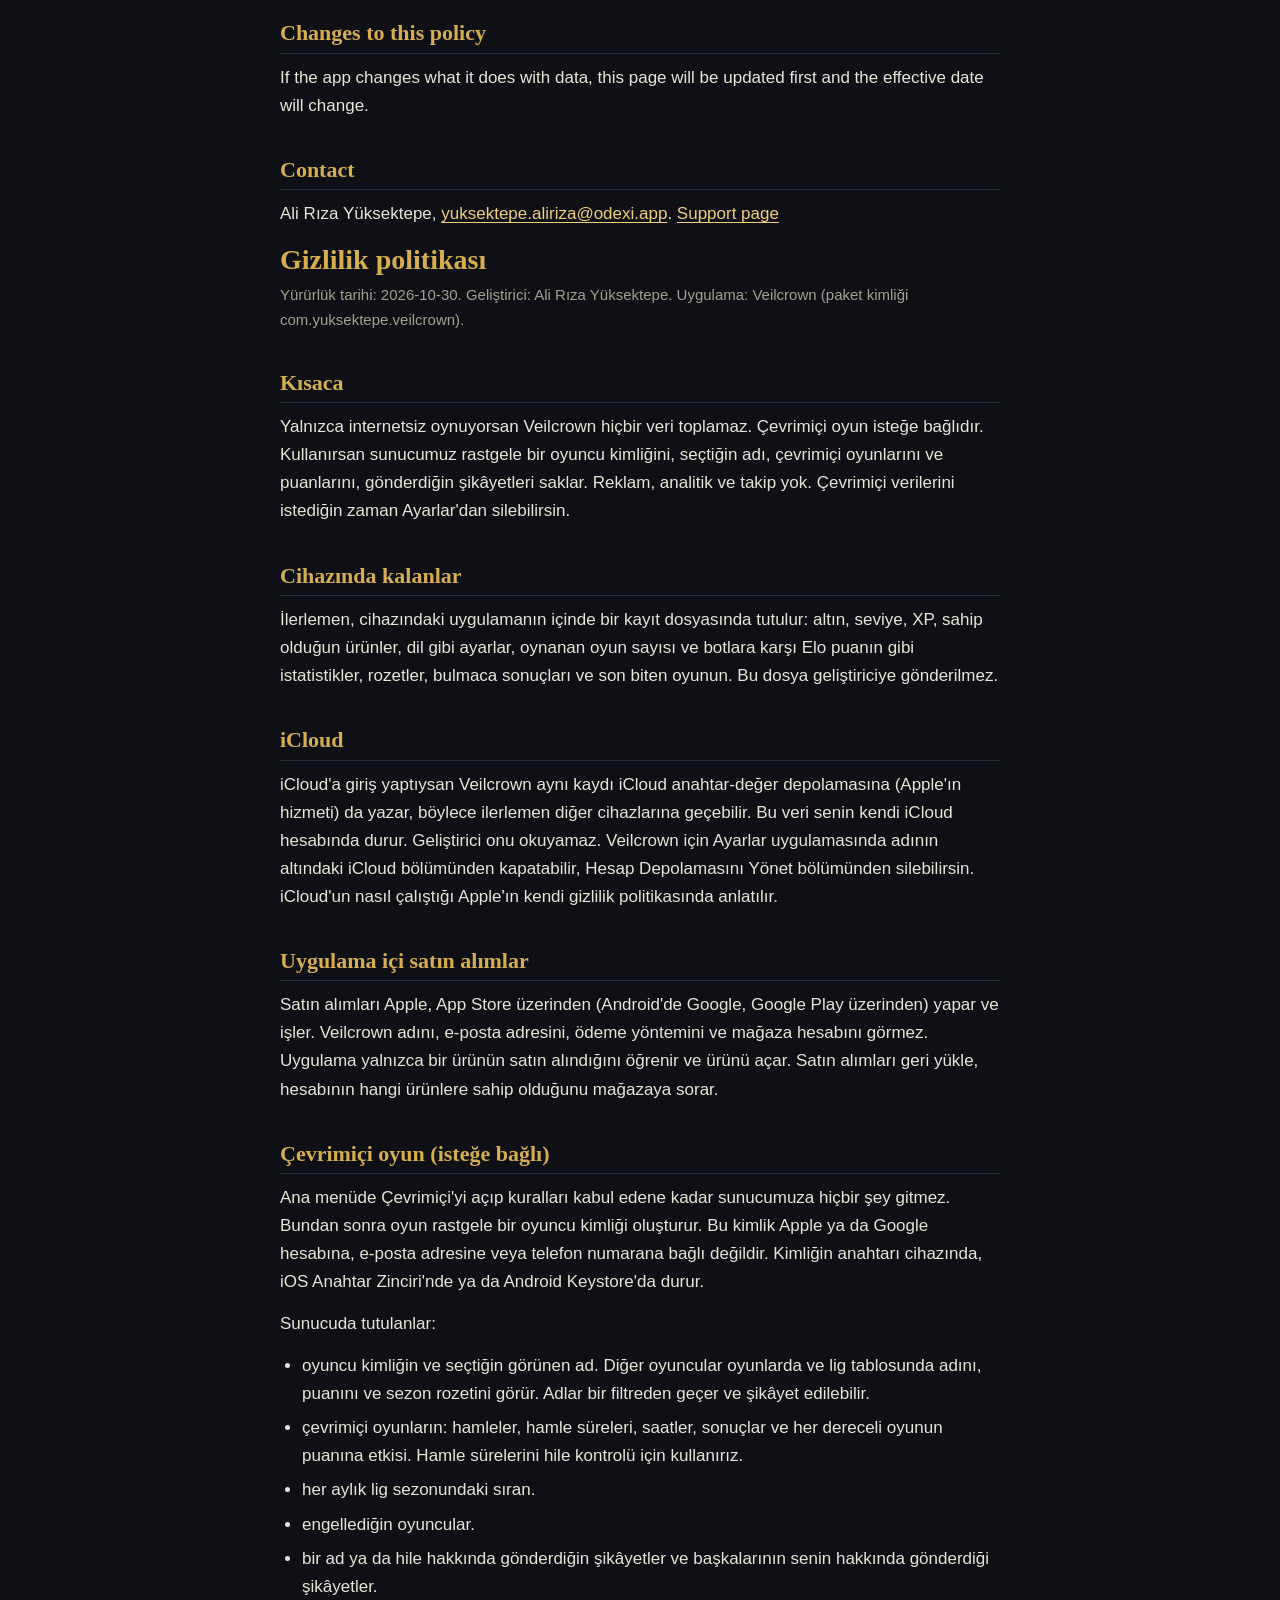
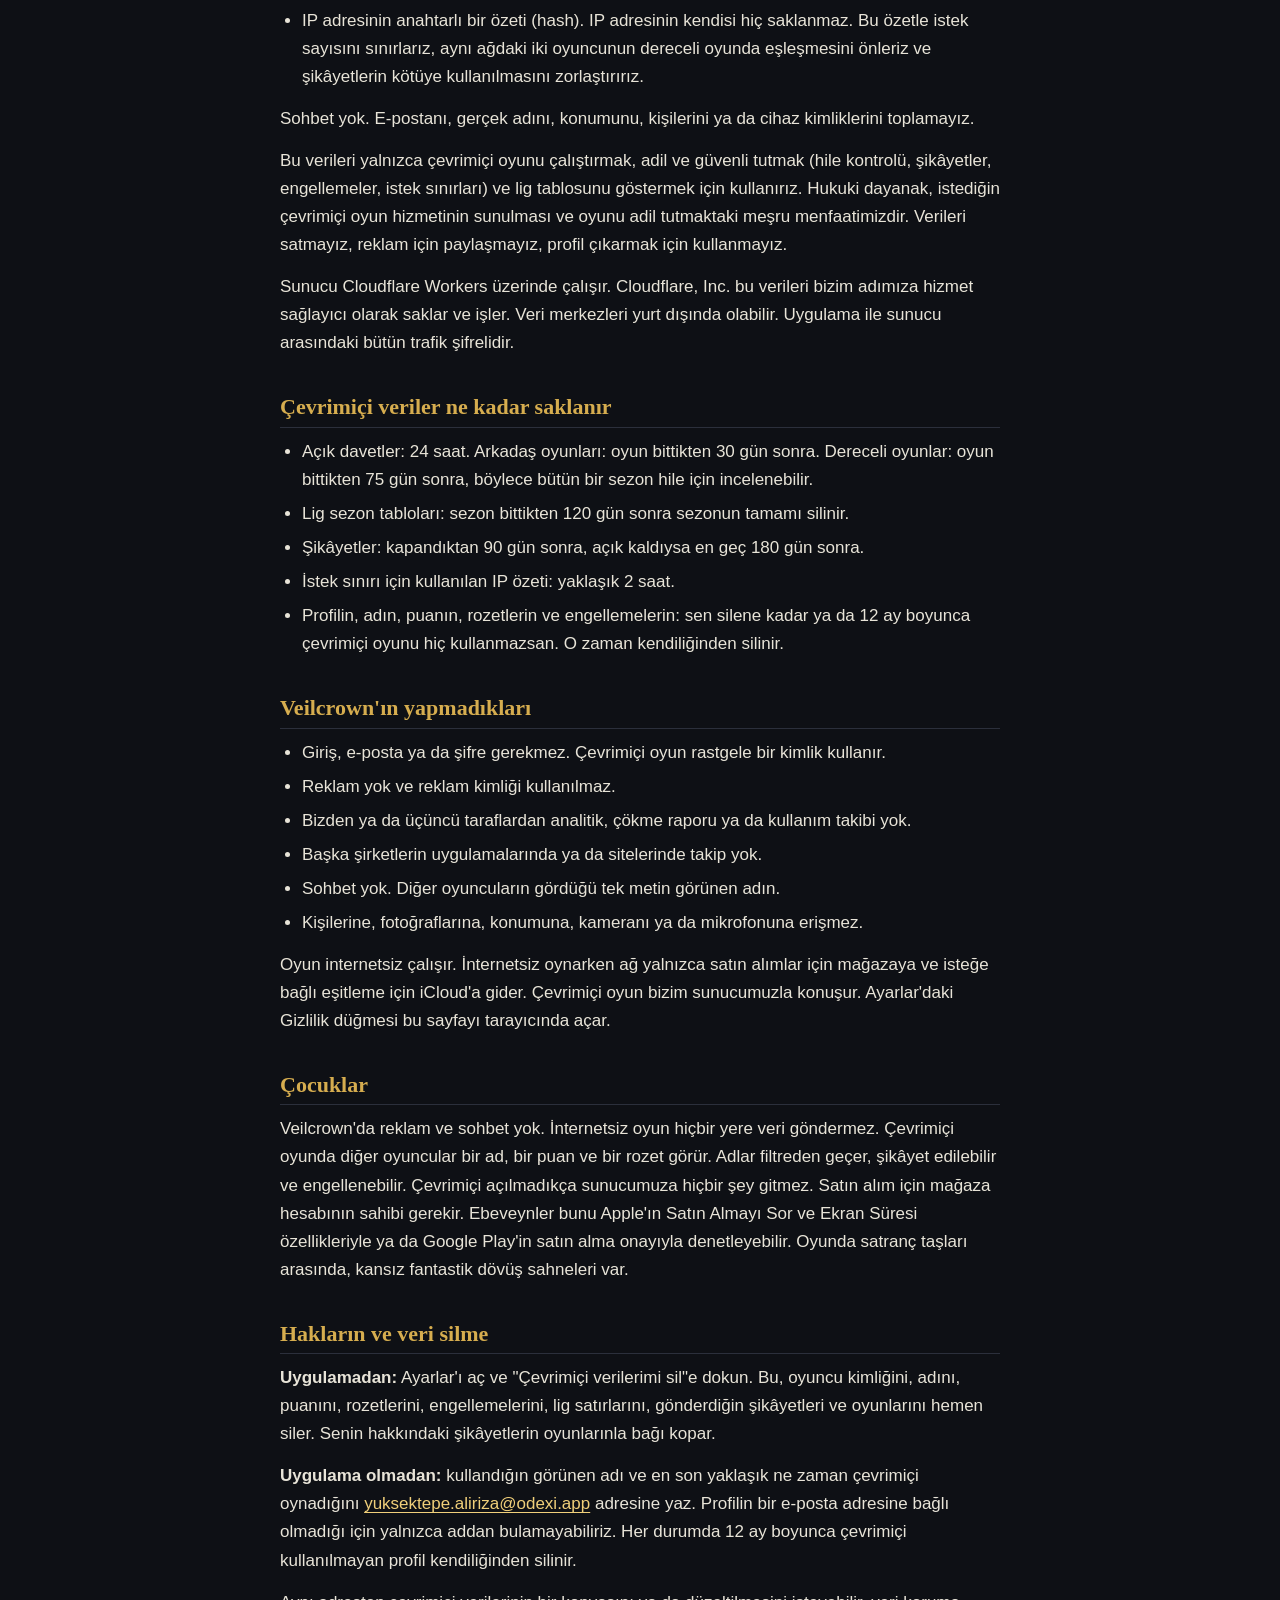
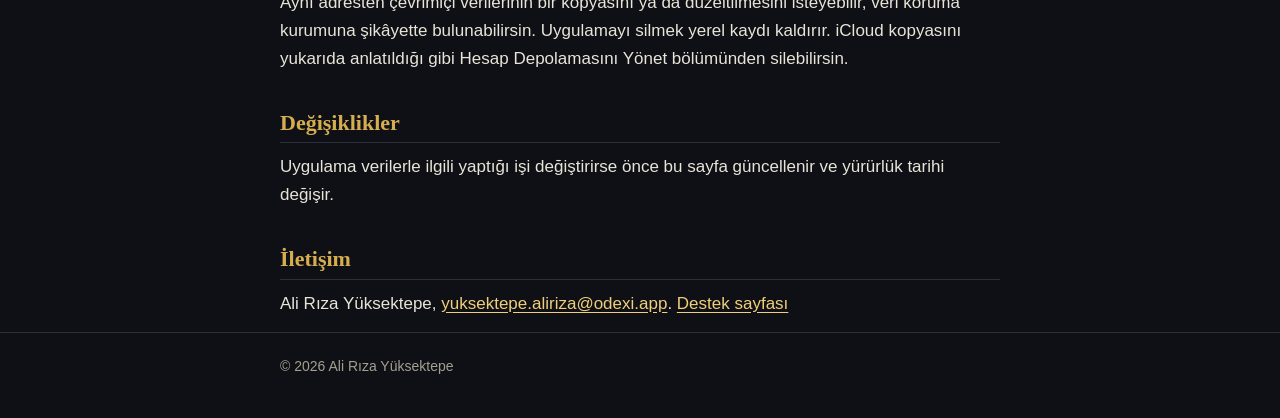
==== commit 9f28fa86: "Set the online privacy policy effective date Co-Authored-By: Claude Opus 5.5 <noreply@anthropic.com>" ====
--- a/privacy/index.html
+++ b/privacy/index.html
@@ -17,7 +17,7 @@
 
 <section id="en" lang="en">
 <h1>Privacy policy</h1>
-<p class="meta">Effective date: ONLINE_RELEASE_DATE. Developer: Ali Rıza Yüksektepe. App: Veilcrown (bundle ID com.yuksektepe.veilcrown).</p>
+<p class="meta">Effective date: 2026-10-30. Developer: Ali Rıza Yüksektepe. App: Veilcrown (bundle ID com.yuksektepe.veilcrown).</p>
 
 <h2>Short version</h2>
 <p>If you only play offline, Veilcrown collects nothing. Online play is optional. When you use it, our server keeps a random player ID, the name you choose, your online games and ratings, and any reports you file. There are no ads, no analytics and no tracking. You can delete your online data at any time from Settings.</p>
@@ -83,7 +83,7 @@
 
 <section id="tr" lang="tr">
 <h1>Gizlilik politikası</h1>
-<p class="meta">Yürürlük tarihi: ONLINE_RELEASE_DATE. Geliştirici: Ali Rıza Yüksektepe. Uygulama: Veilcrown (paket kimliği com.yuksektepe.veilcrown).</p>
+<p class="meta">Yürürlük tarihi: 2026-10-30. Geliştirici: Ali Rıza Yüksektepe. Uygulama: Veilcrown (paket kimliği com.yuksektepe.veilcrown).</p>
 
 <h2>Kısaca</h2>
 <p>Yalnızca internetsiz oynuyorsan Veilcrown hiçbir veri toplamaz. Çevrimiçi oyun isteğe bağlıdır. Kullanırsan sunucumuz rastgele bir oyuncu kimliğini, seçtiğin adı, çevrimiçi oyunlarını ve puanlarını, gönderdiğin şikâyetleri saklar. Reklam, analitik ve takip yok. Çevrimiçi verilerini istediğin zaman Ayarlar'dan silebilirsin.</p>
